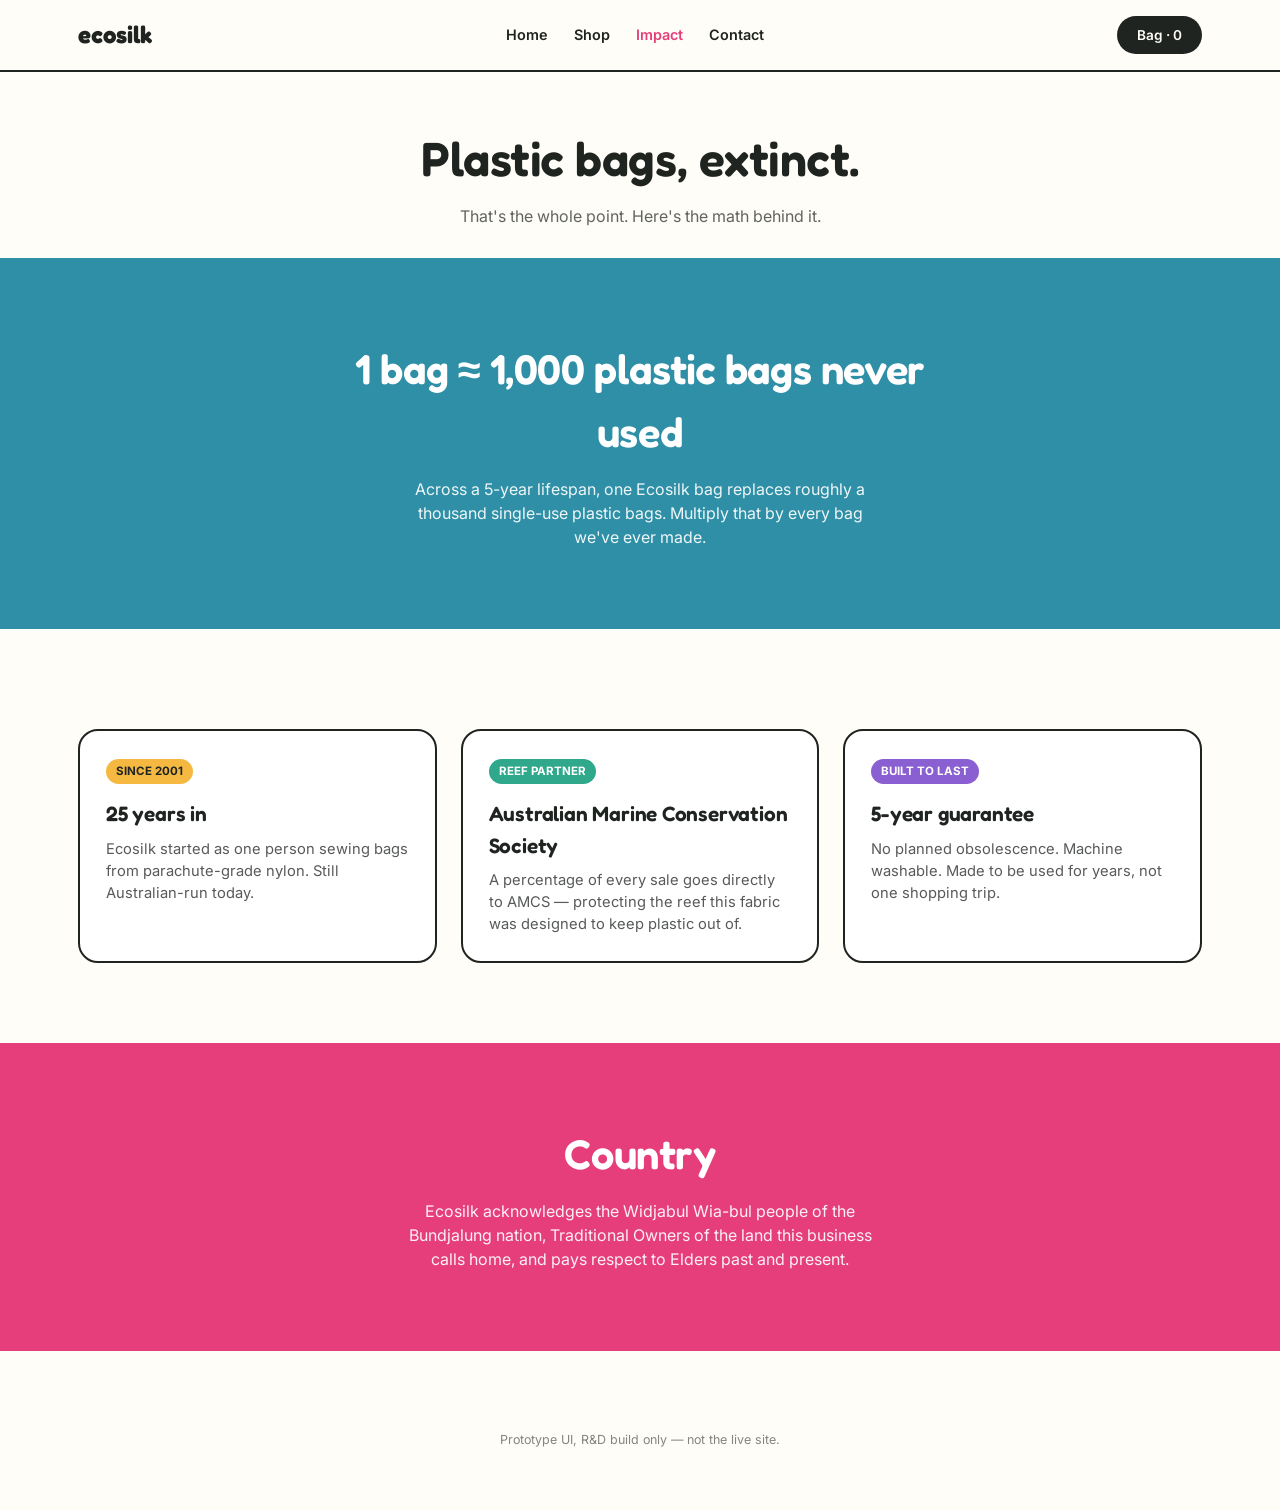
==== about.html @ 85c058ad "Initial Ecosilk website prototype: home, shop, product, cart, about, contact" ====
<!DOCTYPE html>
<html lang="en">
<head>
<meta charset="UTF-8">
<meta name="viewport" content="width=device-width, initial-scale=1.0">
<title>Impact — Ecosilk</title>
<link rel="preconnect" href="https://fonts.googleapis.com">
<link href="https://fonts.googleapis.com/css2?family=Fredoka:wght@400;500;600;700&family=Inter:wght@400;500;600;700&display=swap" rel="stylesheet">
<link rel="stylesheet" href="assets/style.css">
</head>
<body>

<nav>
  <div class="navrow">
    <div class="logo">ecosilk</div>
    <div class="navlinks">
      <a href="index.html">Home</a>
      <a href="shop.html">Shop</a>
      <a href="about.html" class="active">Impact</a>
      <a href="contact.html">Contact</a>
    </div>
    <a href="cart.html" class="cart-pill" data-cart-count>Bag · 0</a>
  </div>
</nav>

<div class="page-head">
  <h1>Plastic bags, extinct.</h1>
  <p>That's the whole point. Here's the math behind it.</p>
</div>

<section class="band band-teal">
  <h2>1 bag ≈ 1,000 plastic bags never used</h2>
  <p>Across a 5-year lifespan, one Ecosilk bag replaces roughly a thousand single-use plastic bags. Multiply that by every bag we've ever made.</p>
</section>

<section>
  <div class="wrap">
    <div class="grid3">
      <div class="card">
        <div class="tag" style="background:var(--gold);">Since 2001</div>
        <h3>25 years in</h3>
        <p>Ecosilk started as one person sewing bags from parachute-grade nylon. Still Australian-run today.</p>
      </div>
      <div class="card">
        <div class="tag" style="background:var(--seagreen);color:#fff;">Reef partner</div>
        <h3>Australian Marine Conservation Society</h3>
        <p>A percentage of every sale goes directly to AMCS — protecting the reef this fabric was designed to keep plastic out of.</p>
      </div>
      <div class="card">
        <div class="tag" style="background:var(--purple);color:#fff;">Built to last</div>
        <h3>5-year guarantee</h3>
        <p>No planned obsolescence. Machine washable. Made to be used for years, not one shopping trip.</p>
      </div>
    </div>
  </div>
</section>

<section class="band band-cerise">
  <h2>Country</h2>
  <p>Ecosilk acknowledges the Widjabul Wia-bul people of the Bundjalung nation, Traditional Owners of the land this business calls home, and pays respect to Elders past and present.</p>
</section>

<div style="height:40px;"></div>

<footer>
  Prototype UI, R&amp;D build only — not the live site.
</footer>

<script src="assets/catalog-data.js"></script>
<script src="assets/app.js"></script>
</body>
</html>
---- assets/style.css ----
/* ECOSILK — shared brand stylesheet (v2 direction: playful, product-led, no founder emphasis) */
:root{
  --cream:#FFFDF7; --ink:#1F2421;
  --cerise:#E63E7A; --seagreen:#2FA88C; --gold:#F5B942; --teal:#2E8FA6; --purple:#8A5FD1;
  --line:#1F2421;
}
*,*::before,*::after{margin:0;padding:0;box-sizing:border-box;}
html{scroll-behavior:smooth;}
body{background:var(--cream);color:var(--ink);font-family:'Inter',sans-serif;line-height:1.5;}
h1,h2,h3{font-family:'Fredoka',sans-serif;font-weight:600;letter-spacing:-0.01em;}
.wrap{max-width:1180px;margin:0 auto;padding:0 28px;}
a{color:inherit;text-decoration:none;}
.pop{color:var(--cerise);}
img{max-width:100%;display:block;}
button{font-family:'Inter',sans-serif;cursor:pointer;}

/* NAV */
nav{position:sticky;top:0;z-index:50;background:rgba(255,253,247,0.92);backdrop-filter:blur(8px);border-bottom:2px solid var(--ink);}
.navrow{display:flex;align-items:center;justify-content:space-between;padding:16px 28px;max-width:1180px;margin:0 auto;flex-wrap:wrap;gap:10px;}
.logo{font-family:'Fredoka',sans-serif;font-weight:700;font-size:1.5rem;}
.navlinks{display:flex;gap:26px;font-size:0.9rem;font-weight:600;}
.navlinks a.active{color:var(--cerise);}
.cart-pill{background:var(--ink);color:var(--cream);padding:9px 20px;border-radius:100px;font-size:0.85rem;font-weight:600;border:none;}

/* PAGE HEADER (non-home pages) */
.page-head{padding:50px 28px 30px;text-align:center;}
.page-head h1{font-size:clamp(2rem,5vw,3rem);}
.page-head p{opacity:0.7;max-width:480px;margin:10px auto 0;}

/* HERO (home) */
.hero{padding:64px 28px 0;text-align:center;}
.eyebrow{display:inline-block;background:var(--gold);color:var(--ink);font-weight:700;font-size:0.78rem;padding:6px 14px;border-radius:100px;margin-bottom:22px;}
.hero h1{font-size:clamp(2.6rem,6vw,4.6rem);line-height:1.02;max-width:820px;margin:0 auto 18px;}
.hero p{max-width:480px;margin:0 auto 36px;font-size:1.08rem;opacity:0.75;}

/* SWATCH WALL */
.swatch-wall{display:grid;grid-template-columns:repeat(12,1fr);gap:6px;margin-top:10px;}
.swatch{aspect-ratio:1;background-size:cover;background-position:center;border-radius:16px;cursor:pointer;transition:transform .2s cubic-bezier(.34,1.56,.64,1);}
.swatch:hover{transform:scale(1.12) rotate(-2deg);z-index:5;}
@media (max-width:820px){.swatch-wall{grid-template-columns:repeat(6,1fr);}}
@media (max-width:480px){.swatch-wall{grid-template-columns:repeat(4,1fr);}}

.picked{padding:26px 28px 70px;text-align:center;}
.picked-inner{display:inline-flex;align-items:center;gap:14px;background:var(--ink);color:var(--cream);padding:12px 12px 12px 20px;border-radius:100px;font-weight:600;flex-wrap:wrap;justify-content:center;}
.picked-swatch{width:38px;height:38px;border-radius:50%;background-size:cover;border:2px solid var(--cream);}

section{padding:80px 28px;}
.band{color:#fff;text-align:center;}
.band h2{font-size:clamp(1.8rem,4vw,2.6rem);max-width:620px;margin:0 auto 14px;}
.band p{max-width:480px;margin:0 auto;opacity:0.92;font-size:1rem;}
.band-teal{background:var(--teal);}
.band-cerise{background:var(--cerise);}
.band-purple{background:var(--purple);}

.grid3{display:grid;grid-template-columns:repeat(3,1fr);gap:24px;margin-top:20px;}
.card{background:#fff;border:2px solid var(--ink);border-radius:20px;padding:26px;}
.card .tag{display:inline-block;font-size:0.72rem;font-weight:700;text-transform:uppercase;padding:4px 10px;border-radius:100px;margin-bottom:14px;}
.card h3{font-size:1.3rem;margin-bottom:8px;}
.card p{font-size:0.92rem;opacity:0.75;}
@media (max-width:760px){.grid3{grid-template-columns:1fr;}}

.testi-strip{display:flex;gap:18px;overflow-x:auto;padding-bottom:10px;}
.testi-card{min-width:280px;background:#fff;border:2px solid var(--ink);border-radius:20px;padding:24px;font-size:0.92rem;}
.testi-card .who{margin-top:14px;font-weight:700;font-size:0.8rem;opacity:0.6;}

.shop-cta,.btn{background:var(--cerise);color:#fff;padding:10px 22px;border-radius:100px;font-weight:700;font-size:0.88rem;border:none;display:inline-block;}
.btn-outline{background:transparent;border:2px solid var(--ink);color:var(--ink);}
.btn-full{width:100%;text-align:center;padding:14px;font-size:1rem;}

.newsletter{background:var(--ink);color:var(--cream);text-align:center;border-radius:28px;margin:0 28px 60px;padding:60px 28px;}
.newsletter form{display:flex;justify-content:center;max-width:400px;margin:26px auto 0;}
.newsletter input{flex:1;padding:14px 18px;border:none;border-radius:100px 0 0 100px;font-family:'Inter',sans-serif;}
.newsletter button{padding:14px 24px;background:var(--gold);color:var(--ink);border:none;border-radius:0 100px 100px 0;font-weight:700;}

footer{padding:40px 28px 60px;text-align:center;font-size:0.78rem;opacity:0.55;max-width:640px;margin:0 auto;}

/* SHOP GRID */
.filter-row{display:flex;gap:10px;flex-wrap:wrap;justify-content:center;padding:0 28px 40px;}
.filter-chip{border:2px solid var(--ink);border-radius:100px;padding:8px 18px;font-size:0.85rem;font-weight:600;background:#fff;cursor:pointer;}
.filter-chip.active{background:var(--ink);color:var(--cream);}
.product-grid{display:grid;grid-template-columns:repeat(4,1fr);gap:20px;}
@media (max-width:960px){.product-grid{grid-template-columns:repeat(3,1fr);}}
@media (max-width:680px){.product-grid{grid-template-columns:repeat(2,1fr);}}
.product-card{background:#fff;border:2px solid var(--ink);border-radius:18px;overflow:hidden;transition:transform .15s;}
.product-card:hover{transform:translateY(-4px);}
.product-card .thumb{aspect-ratio:1;background-size:cover;background-position:center;}
.product-card .info{padding:14px;}
.product-card h3{font-size:0.95rem;margin-bottom:4px;}
.product-card .price{font-weight:700;color:var(--cerise);}
.out-of-stock{opacity:0.5;}
.badge-oos{position:absolute;background:var(--ink);color:#fff;font-size:0.7rem;padding:3px 10px;border-radius:100px;margin:8px;font-weight:700;}

/* PRODUCT DETAIL */
.product-detail{display:grid;grid-template-columns:1fr 1fr;gap:50px;align-items:start;}
@media (max-width:820px){.product-detail{grid-template-columns:1fr;}}
.pd-image{aspect-ratio:1;background-size:cover;background-position:center;border-radius:24px;border:2px solid var(--ink);}
.pd-price{font-size:1.6rem;font-weight:700;color:var(--cerise);margin:10px 0 20px;}
.color-options{display:flex;gap:10px;flex-wrap:wrap;margin:16px 0 24px;}
.color-swatch-btn{width:42px;height:42px;border-radius:50%;background-size:cover;border:3px solid transparent;cursor:pointer;}
.color-swatch-btn.selected{border-color:var(--cerise);}
.qty-row{display:flex;align-items:center;gap:14px;margin-bottom:20px;}
.qty-btn{width:36px;height:36px;border:2px solid var(--ink);border-radius:50%;background:#fff;font-weight:700;font-size:1.1rem;}

/* CART PAGE */
.cart-line{display:flex;gap:16px;align-items:center;border-bottom:1px solid rgba(31,36,33,0.15);padding:18px 0;}
.cart-line img{width:70px;height:70px;border-radius:12px;object-fit:cover;}
.cart-line .grow{flex:1;}
.cart-total-row{display:flex;justify-content:space-between;font-size:1.2rem;font-weight:700;padding:20px 0;}
.empty-state{text-align:center;padding:60px 28px;opacity:0.6;}

form.contact-form{display:grid;gap:14px;max-width:520px;}
form.contact-form input, form.contact-form textarea{padding:14px;border:2px solid var(--ink);border-radius:12px;font-family:'Inter',sans-serif;}
form.contact-form textarea{min-height:140px;}
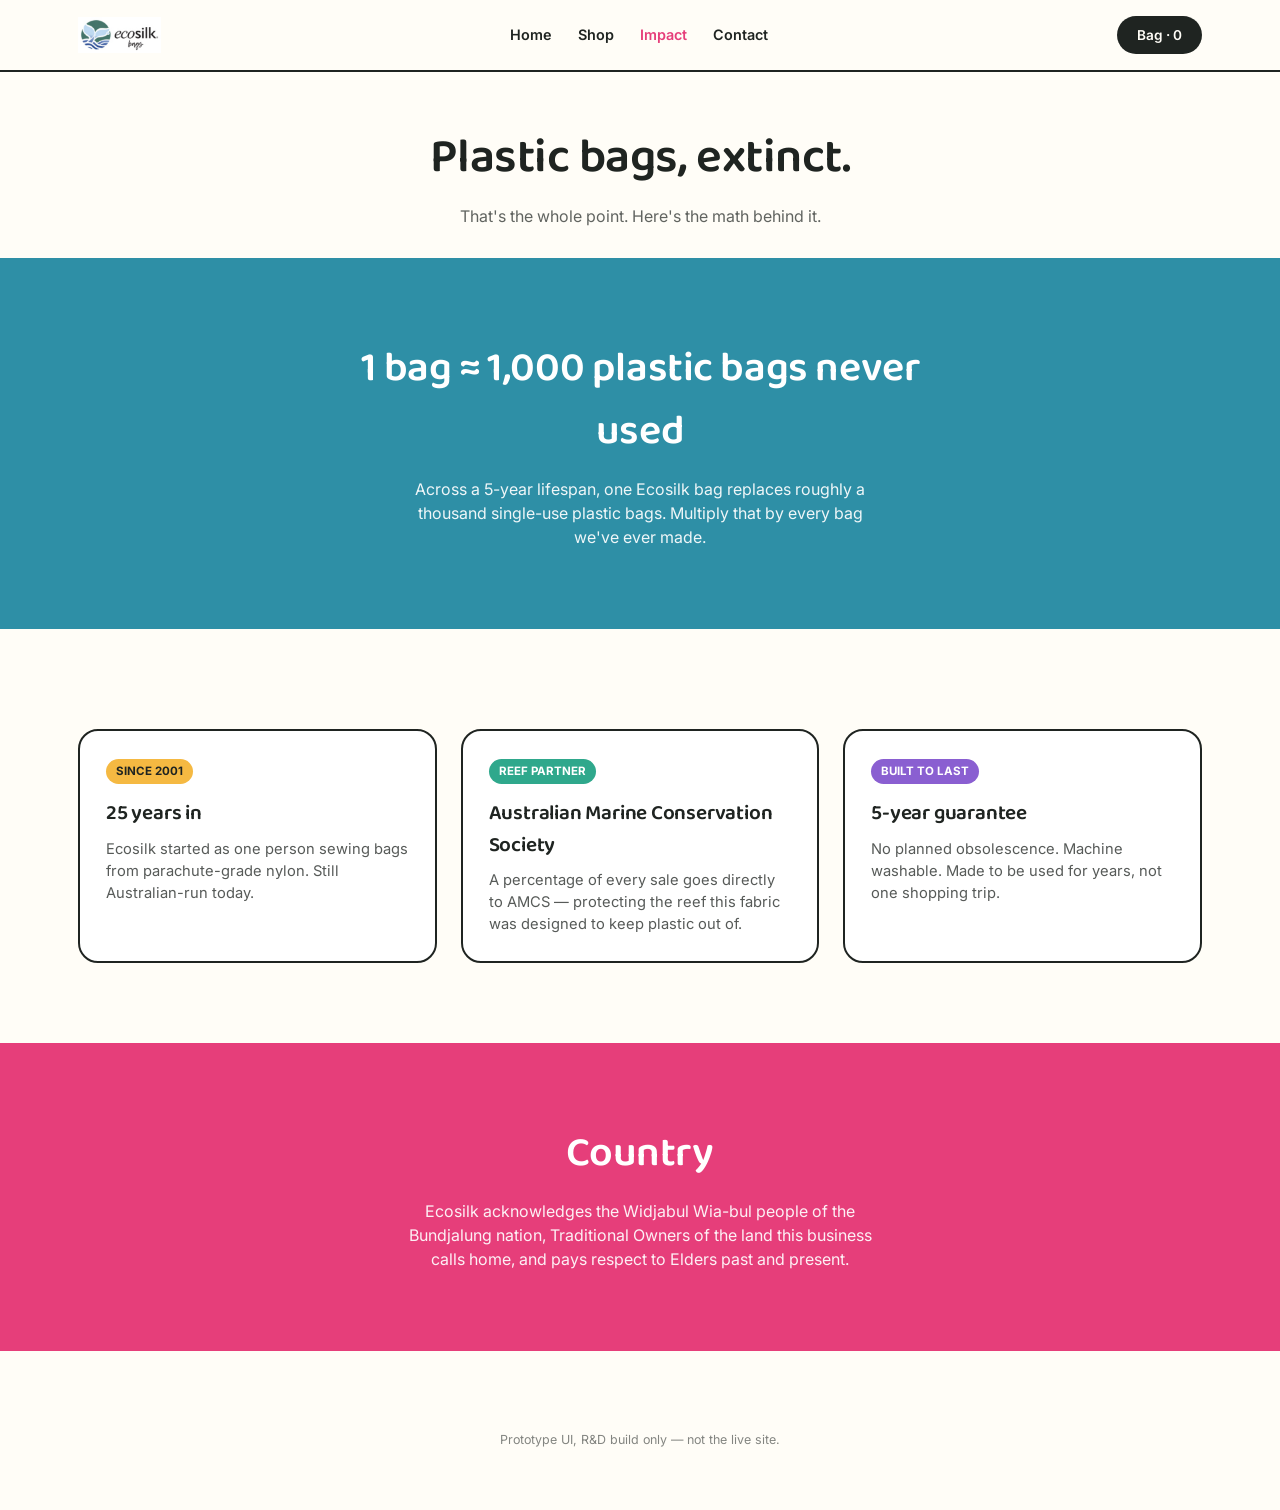
==== commit 4a1e1006: "Use real logo image (cropped from actual brand assets) everywhere; adopt Baloo 2 + Cormorant Garamon" ====
--- a/about.html
+++ b/about.html
@@ -5,7 +5,7 @@
 <meta name="viewport" content="width=device-width, initial-scale=1.0">
 <title>Impact — Ecosilk</title>
 <link rel="preconnect" href="https://fonts.googleapis.com">
-<link href="https://fonts.googleapis.com/css2?family=Fredoka:wght@400;500;600;700&family=Inter:wght@400;500;600;700&display=swap" rel="stylesheet">
+<link href="https://fonts.googleapis.com/css2?family=Baloo+2:wght@500;600;700&family=Cormorant+Garamond:ital,wght@1,400;1,600&family=Inter:wght@400;500;600;700&display=swap" rel="stylesheet">
 <link rel="stylesheet" href="assets/style.css">
 </head>
 <body>
--- a/assets/style.css
+++ b/assets/style.css
@@ -1,4 +1,9 @@
-/* ECOSILK — shared brand stylesheet (v2 direction: playful, product-led, no founder emphasis) */
+/* ECOSILK — shared brand stylesheet. Type system pulled from the real logo:
+   "eco" = thin italic serif, "silk" = bold rounded sans, "bags" = brush script.
+   Cormorant Garamond Italic and Baloo 2 are the closest real matches to those
+   two working faces — used as the site's actual heading/accent system rather
+   than forcing the bespoke logo lettering into running text, which wouldn't
+   read at body sizes anyway. */
 :root{
   --cream:#FFFDF7; --ink:#1F2421;
   --cerise:#E63E7A; --seagreen:#2FA88C; --gold:#F5B942; --teal:#2E8FA6; --purple:#8A5FD1;
@@ -7,7 +12,8 @@
 *,*::before,*::after{margin:0;padding:0;box-sizing:border-box;}
 html{scroll-behavior:smooth;}
 body{background:var(--cream);color:var(--ink);font-family:'Inter',sans-serif;line-height:1.5;}
-h1,h2,h3{font-family:'Fredoka',sans-serif;font-weight:600;letter-spacing:-0.01em;}
+h1,h2,h3{font-family:'Baloo 2',sans-serif;font-weight:600;letter-spacing:-0.01em;}
+.eyebrow{font-family:'Cormorant Garamond',serif;font-style:italic;}
 .wrap{max-width:1180px;margin:0 auto;padding:0 28px;}
 a{color:inherit;text-decoration:none;}
 .pop{color:var(--cerise);}
@@ -17,7 +23,7 @@
 /* NAV */
 nav{position:sticky;top:0;z-index:50;background:rgba(255,253,247,0.92);backdrop-filter:blur(8px);border-bottom:2px solid var(--ink);}
 .navrow{display:flex;align-items:center;justify-content:space-between;padding:16px 28px;max-width:1180px;margin:0 auto;flex-wrap:wrap;gap:10px;}
-.logo{font-family:'Fredoka',sans-serif;font-weight:700;font-size:1.5rem;}
+.logo{font-size:1.5rem;}
 .navlinks{display:flex;gap:26px;font-size:0.9rem;font-weight:600;}
 .navlinks a.active{color:var(--cerise);}
 .cart-pill{background:var(--ink);color:var(--cream);padding:9px 20px;border-radius:100px;font-size:0.85rem;font-weight:600;border:none;}
@@ -29,7 +35,7 @@
 
 /* HERO (home) */
 .hero{padding:64px 28px 0;text-align:center;}
-.eyebrow{display:inline-block;background:var(--gold);color:var(--ink);font-weight:700;font-size:0.78rem;padding:6px 14px;border-radius:100px;margin-bottom:22px;}
+.eyebrow{display:inline-block;background:var(--gold);color:var(--ink);font-weight:600;font-size:0.95rem;padding:6px 16px;border-radius:100px;margin-bottom:22px;}
 .hero h1{font-size:clamp(2.6rem,6vw,4.6rem);line-height:1.02;max-width:820px;margin:0 auto 18px;}
 .hero p{max-width:480px;margin:0 auto 36px;font-size:1.08rem;opacity:0.75;}
 
@@ -62,6 +68,17 @@
 .testi-strip{display:flex;gap:18px;overflow-x:auto;padding-bottom:10px;}
 .testi-card{min-width:280px;background:#fff;border:2px solid var(--ink);border-radius:20px;padding:24px;font-size:0.92rem;}
 .testi-card .who{margin-top:14px;font-weight:700;font-size:0.8rem;opacity:0.6;}
+
+/* REEF COLLECTION — recreates the real black swing-tag design language */
+.reef-grid{display:grid;grid-template-columns:repeat(4,1fr);gap:18px;}
+@media (max-width:960px){.reef-grid{grid-template-columns:repeat(3,1fr);}}
+@media (max-width:680px){.reef-grid{grid-template-columns:repeat(2,1fr);}}
+.reef-card{background:#0A0A0A;border-radius:16px;overflow:hidden;color:#fff;}
+.reef-photo{aspect-ratio:4/3;background-size:cover;background-position:center;}
+.reef-badge{display:flex;align-items:center;gap:8px;padding:12px 14px 4px;font-size:0.78rem;font-weight:600;opacity:0.9;}
+.reef-info{padding:4px 14px 16px;display:flex;justify-content:space-between;align-items:baseline;}
+.reef-name{font-family:'Baloo 2',sans-serif;font-size:1rem;}
+.reef-price{font-size:0.85rem;opacity:0.7;}
 
 .shop-cta,.btn{background:var(--cerise);color:#fff;padding:10px 22px;border-radius:100px;font-weight:700;font-size:0.88rem;border:none;display:inline-block;}
 .btn-outline{background:transparent;border:2px solid var(--ink);color:var(--ink);}
